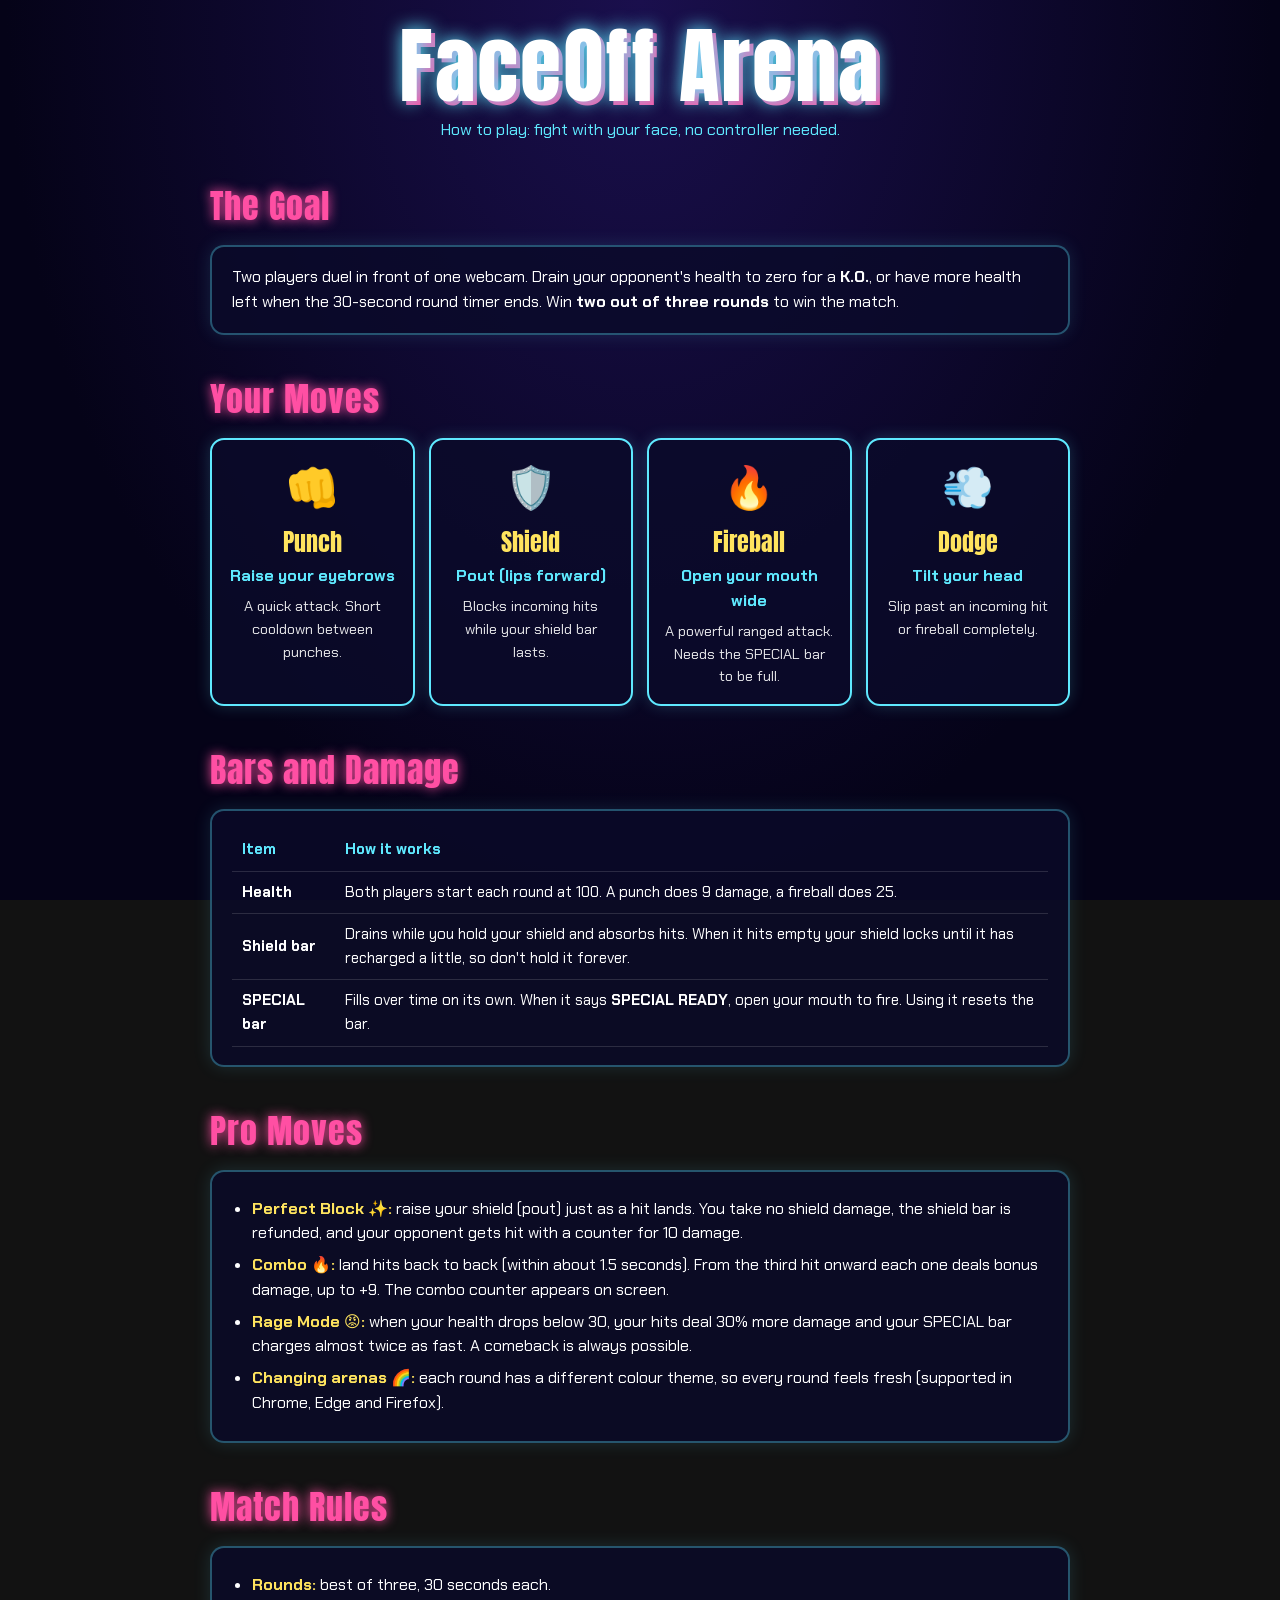
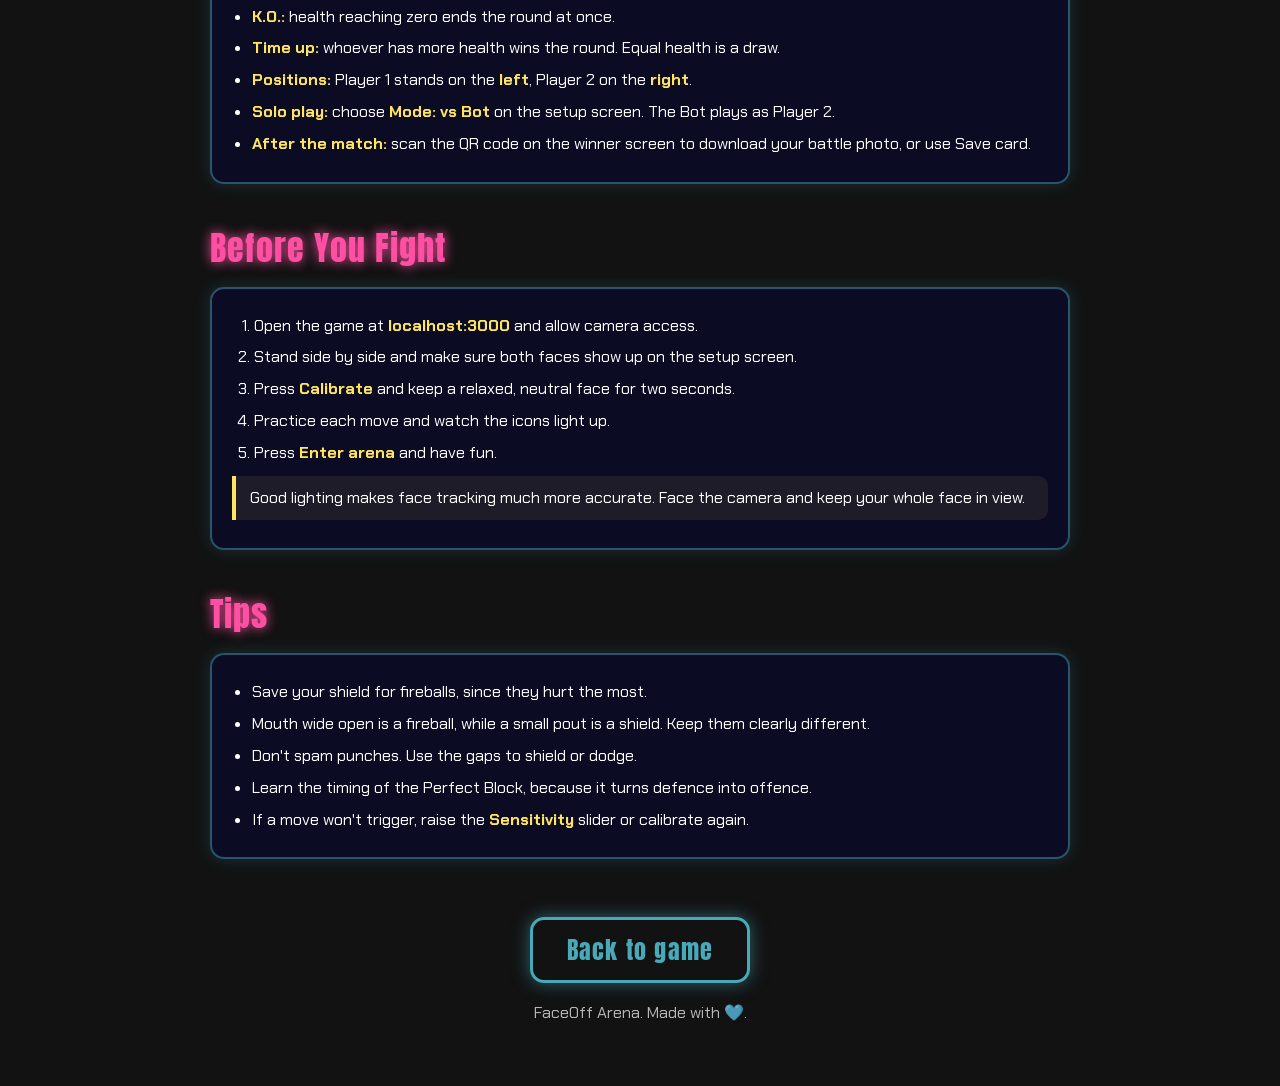
==== rules.html @ d6d78c73 "Add files via upload" ====
<!doctype html>
<html lang="en">
  <head>
    <meta charset="utf-8" />
    <meta name="viewport" content="width=device-width,initial-scale=1" />
    <title>FaceOff Arena – Rules</title>
    <link
      href="https://fonts.googleapis.com/css2?family=Anton&family=Chakra+Petch:wght@500;700&display=swap"
      rel="stylesheet"
    />
    <style>
      :root {
        --c: #5fe9ff;
        --p: #ff4fa3;
        --g: #ffe45e;
        --bg: #050318;
        color-scheme: dark;
      }
      * {
        box-sizing: border-box;
        margin: 0;
      }
      body {
        background: radial-gradient(ellipse at 50% 0, #1a0f4d, #050318 70%)
          fixed;
        color: #fff;
        font-family: "Chakra Petch", system-ui, sans-serif;
        line-height: 1.55;
        padding: 24px 16px 60px;
      }
      main {
        max-width: 860px;
        margin: 0 auto;
      }
      h1 {
        font:
          400 clamp(42px, 9vw, 84px)/1 Anton,
          Impact,
          sans-serif;
        text-align: center;
        letter-spacing: 0.02em;
        text-shadow:
          0 0 18px var(--c),
          4px 4px 0 var(--p);
      }
      .sub {
        text-align: center;
        color: var(--c);
        margin: 8px 0 34px;
        font-size: 1.05rem;
      }
      h2 {
        font:
          400 clamp(24px, 5vw, 34px) Anton,
          Impact,
          sans-serif;
        color: var(--p);
        text-shadow: 0 0 12px var(--p);
        margin: 38px 0 14px;
        letter-spacing: 0.03em;
      }
      .card {
        background: #0b0a2acc;
        border: 2px solid #5fe9ff55;
        border-radius: 14px;
        padding: 18px 20px;
        box-shadow: 0 0 18px #5fe9ff22;
      }
      .moves {
        display: grid;
        grid-template-columns: repeat(auto-fit, minmax(190px, 1fr));
        gap: 14px;
      }
      .mv {
        background: #0b0a2acc;
        border: 2px solid var(--c);
        border-radius: 14px;
        padding: 16px;
        text-align: center;
        box-shadow: 0 0 16px #5fe9ff33;
      }
      .mv .e {
        font-size: 2.6rem;
      }
      .mv h3 {
        font:
          400 1.5rem Anton,
          Impact,
          sans-serif;
        color: var(--g);
        margin: 4px 0;
      }
      .mv .how {
        font-weight: 700;
        color: var(--c);
      }
      .mv p {
        font-size: 0.92rem;
        opacity: 0.9;
        margin-top: 6px;
      }
      ul {
        padding-left: 20px;
      }
      li {
        margin: 7px 0;
      }
      li b {
        color: var(--g);
      }
      ol {
        padding-left: 22px;
      }
      table {
        width: 100%;
        border-collapse: collapse;
        font-size: 0.95rem;
      }
      th,
      td {
        padding: 9px 10px;
        border-bottom: 1px solid #ffffff22;
        text-align: left;
      }
      th {
        color: var(--c);
        font-weight: 700;
      }
      .tip {
        border-left: 4px solid var(--g);
        padding: 10px 14px;
        background: #ffe45e14;
        border-radius: 0 10px 10px 0;
        margin: 10px 0;
      }
      footer {
        text-align: center;
        margin-top: 44px;
        opacity: 0.7;
      }
      .btn {
        display: inline-block;
        margin-top: 14px;
        padding: 12px 34px;
        font:
          400 1.5rem Anton,
          Impact,
          sans-serif;
        letter-spacing: 0.05em;
        color: var(--c);
        border: 3px solid var(--c);
        border-radius: 14px;
        text-decoration: none;
        box-shadow: 0 0 18px #5fe9ff88;
      }
      .btn:hover {
        background: #13124a;
      }
    </style>
  </head>
  <body>
    <main>
      <h1>FaceOff Arena</h1>
      <p class="sub">
        How to play: fight with your face, no controller needed.
      </p>

      <h2>The Goal</h2>
      <div class="card">
        Two players duel in front of one webcam. Drain your opponent's health to
        zero for a <b>K.O.</b>, or have more health left when the 30-second
        round timer ends. Win <b>two out of three rounds</b> to win the match.
      </div>

      <h2>Your Moves</h2>
      <div class="moves">
        <div class="mv">
          <div class="e">👊</div>
          <h3>Punch</h3>
          <div class="how">Raise your eyebrows</div>
          <p>A quick attack. Short cooldown between punches.</p>
        </div>
        <div class="mv">
          <div class="e">🛡️</div>
          <h3>Shield</h3>
          <div class="how">Pout (lips forward)</div>
          <p>Blocks incoming hits while your shield bar lasts.</p>
        </div>
        <div class="mv">
          <div class="e">🔥</div>
          <h3>Fireball</h3>
          <div class="how">Open your mouth wide</div>
          <p>A powerful ranged attack. Needs the SPECIAL bar to be full.</p>
        </div>
        <div class="mv">
          <div class="e">💨</div>
          <h3>Dodge</h3>
          <div class="how">Tilt your head</div>
          <p>Slip past an incoming hit or fireball completely.</p>
        </div>
      </div>

      <h2>Bars and Damage</h2>
      <div class="card">
        <table>
          <tr>
            <th>Item</th>
            <th>How it works</th>
          </tr>
          <tr>
            <td><b>Health</b></td>
            <td>
              Both players start each round at 100. A punch does 9 damage, a
              fireball does 25.
            </td>
          </tr>
          <tr>
            <td><b>Shield bar</b></td>
            <td>
              Drains while you hold your shield and absorbs hits. When it hits
              empty your shield locks until it has recharged a little, so don't
              hold it forever.
            </td>
          </tr>
          <tr>
            <td><b>SPECIAL bar</b></td>
            <td>
              Fills over time on its own. When it says <b>SPECIAL READY</b>,
              open your mouth to fire. Using it resets the bar.
            </td>
          </tr>
        </table>
      </div>

      <h2>Pro Moves</h2>
      <div class="card">
        <ul>
          <li>
            <b>Perfect Block ✨:</b> raise your shield (pout) just as a hit
            lands. You take no shield damage, the shield bar is refunded, and
            your opponent gets hit with a counter for 10 damage.
          </li>
          <li>
            <b>Combo 🔥:</b> land hits back to back (within about 1.5 seconds).
            From the third hit onward each one deals bonus damage, up to +9. The
            combo counter appears on screen.
          </li>
          <li>
            <b>Rage Mode 😡:</b> when your health drops below 30, your hits deal
            30% more damage and your SPECIAL bar charges almost twice as fast. A
            comeback is always possible.
          </li>
          <li>
            <b>Changing arenas 🌈:</b> each round has a different colour theme,
            so every round feels fresh (supported in Chrome, Edge and Firefox).
          </li>
        </ul>
      </div>

      <h2>Match Rules</h2>
      <div class="card">
        <ul>
          <li><b>Rounds:</b> best of three, 30 seconds each.</li>
          <li><b>K.O.:</b> health reaching zero ends the round at once.</li>
          <li>
            <b>Time up:</b> whoever has more health wins the round. Equal health
            is a draw.
          </li>
          <li>
            <b>Positions:</b> Player 1 stands on the <b>left</b>, Player 2 on
            the <b>right</b>.
          </li>
          <li>
            <b>Solo play:</b> choose <b>Mode: vs Bot</b> on the setup screen.
            The Bot plays as Player 2.
          </li>
          <li>
            <b>After the match:</b> scan the QR code on the winner screen to
            download your battle photo, or use Save card.
          </li>
        </ul>
      </div>

      <h2>Before You Fight</h2>
      <div class="card">
        <ol>
          <li>
            Open the game at <b>localhost:3000</b> and allow camera access.
          </li>
          <li>
            Stand side by side and make sure both faces show up on the setup
            screen.
          </li>
          <li>
            Press <b>Calibrate</b> and keep a relaxed, neutral face for two
            seconds.
          </li>
          <li>Practice each move and watch the icons light up.</li>
          <li>Press <b>Enter arena</b> and have fun.</li>
        </ol>
        <div class="tip">
          Good lighting makes face tracking much more accurate. Face the camera
          and keep your whole face in view.
        </div>
      </div>

      <h2>Tips</h2>
      <div class="card">
        <ul>
          <li>Save your shield for fireballs, since they hurt the most.</li>
          <li>
            Mouth wide open is a fireball, while a small pout is a shield. Keep
            them clearly different.
          </li>
          <li>Don't spam punches. Use the gaps to shield or dodge.</li>
          <li>
            Learn the timing of the Perfect Block, because it turns defence into
            offence.
          </li>
          <li>
            If a move won't trigger, raise the <b>Sensitivity</b> slider or
            calibrate again.
          </li>
        </ul>
      </div>

      <footer>
        <a class="btn" href="index.html">Back to game</a>
        <p style="margin-top: 18px">
          FaceOff Arena. Made with 🩵.
        </p>
      </footer>
    </main>
  </body>
</html>
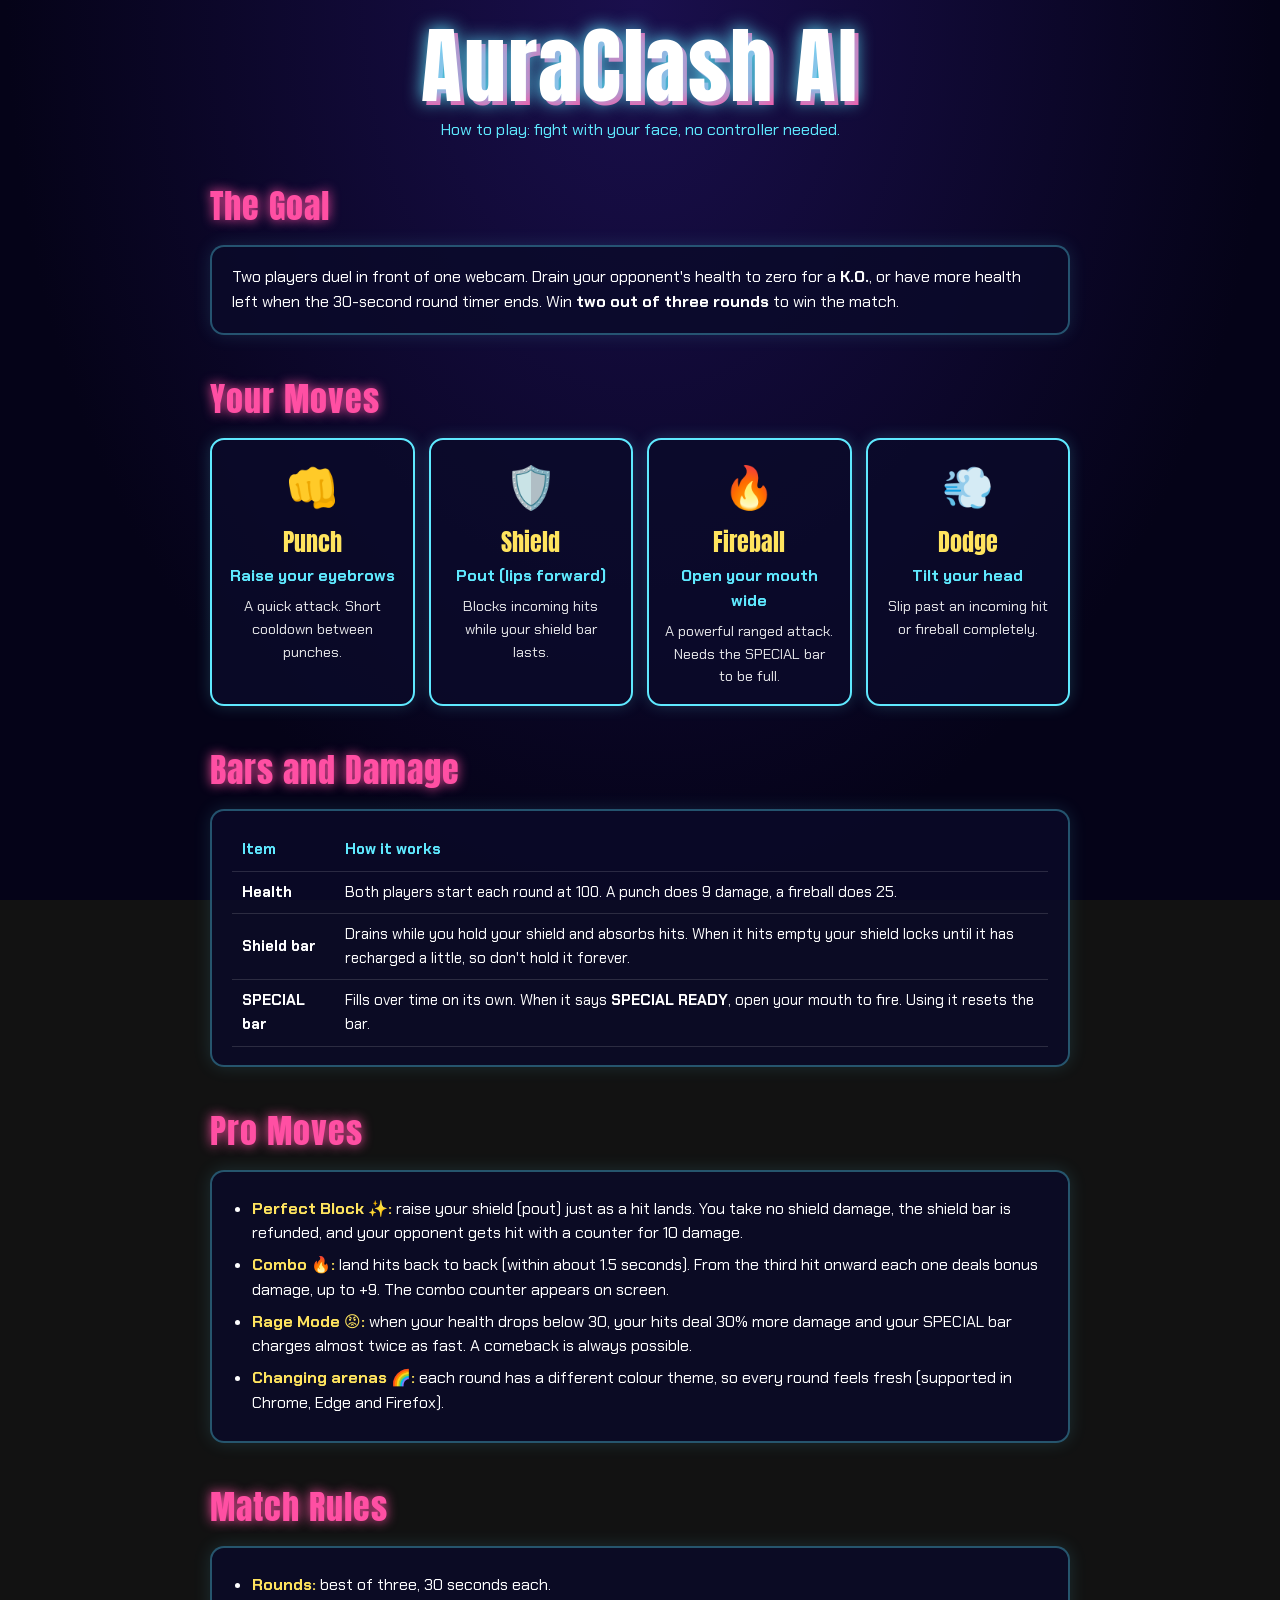
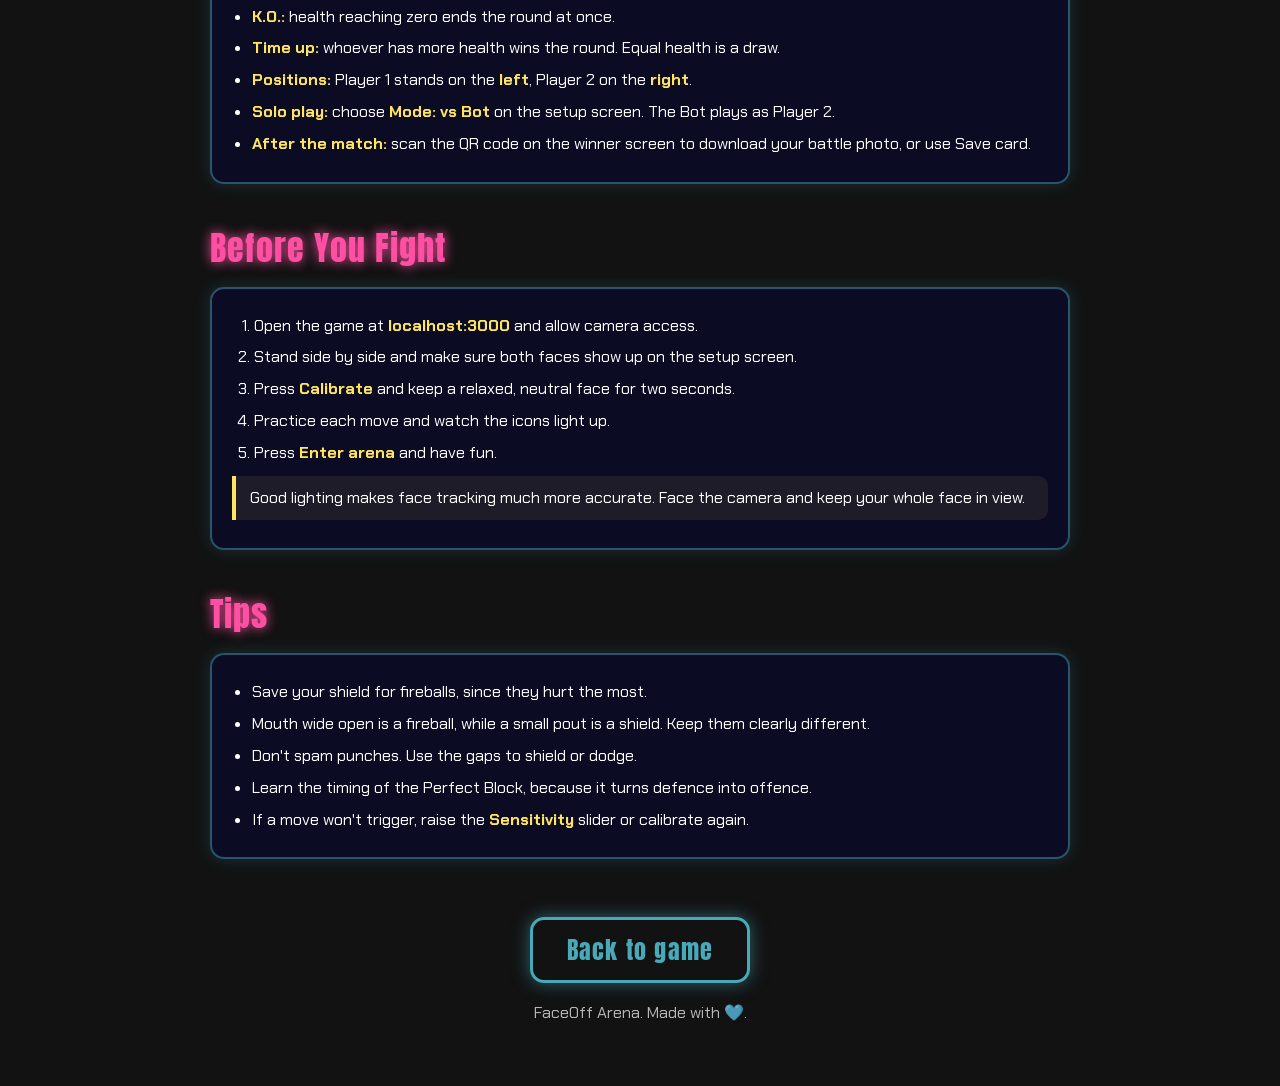
==== commit 8823a0bc: "Update rules.html" ====
--- a/rules.html
+++ b/rules.html
@@ -3,7 +3,7 @@
   <head>
     <meta charset="utf-8" />
     <meta name="viewport" content="width=device-width,initial-scale=1" />
-    <title>FaceOff Arena – Rules</title>
+    <title>AuraClash-AI – Rules</title>
     <link
       href="https://fonts.googleapis.com/css2?family=Anton&family=Chakra+Petch:wght@500;700&display=swap"
       rel="stylesheet"
@@ -160,7 +160,7 @@
   </head>
   <body>
     <main>
-      <h1>FaceOff Arena</h1>
+      <h1>AuraClash AI</h1>
       <p class="sub">
         How to play: fight with your face, no controller needed.
       </p>
